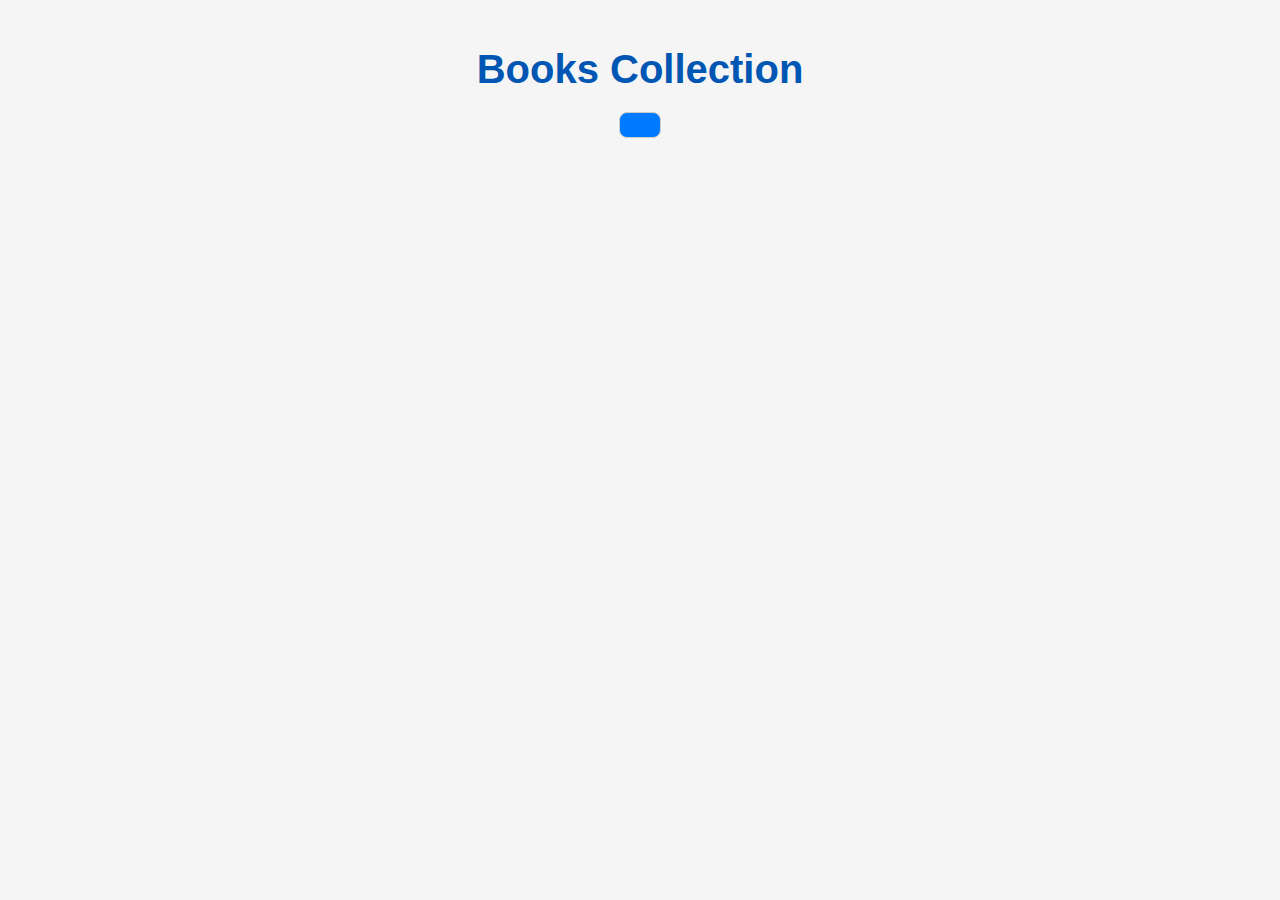
==== books_collection/index.html @ e34793fd "add new section" ====
<!DOCTYPE html>
<html lang="en">

<head>
	<meta charset="UTF-8">
	<meta name="viewport" content="width=device-width, initial-scale=1.0">
	<title>Books Collection</title>
	<link rel="stylesheet" href="style.css">
</head>

<body>
	<h1>Books Collection</h1>
	<div class="controls">
		<button id="highlight" cl
	<script src="script.js"></script>
</body>

</html>
---- books_collection/style.css ----
/* Global Styles */
body {
	font-family: Arial, sans-serif;
	background-color: #f5f5f5;
	color: #333;
	margin: 0;
	padding: 20px;
}

h1 {
	text-align: center;
	font-size: 2.5rem;
	color: #0056b3;
	margin-bottom: 20px;
}

/* Control buttons and input */
.controls {
	display: flex;
	gap: 20px;
	justify-content: center;
	margin-bottom: 30px;
}

/* Styling for Buttons */
button {
	font-size: 1rem;
	padding: 12px 20px;
	border-radius: 8px;
	border: 1px solid #ccc;
	background-color: #007bff;
	color: #fff;
	cursor: pointer;
	transition: background-color 0.3s, transform 0.2s ease;
}

button:hover {
	background-color: #0056b3;
	transform: scale(1.05);
}

button:focus {
	outline: none;
}

.highlight-btn {
	background-color: #28a745;
}

.highlight-btn:hover {
	background-color: #218838;
}

.sort-btn {
	background-color: #ff9900;
}

.sort-btn:hover {
	background-color: #e68a00;
}

/* Styling for Search Input */
.search-input {
	font-size: 1rem;
	padding: 12px 20px;
	border-radius: 8px;
	border: 1px solid #ccc;
	width: 250px;
	background-color: #fff;
	transition: border-color 0.3s ease;
}

.search-input::placeholder {
	color: #888;
}

.search-input:focus {
	border-color: #007bff;
}

/* Books container */
.books-container {
	display: grid;
	grid-template-columns: repeat(auto-fit, minmax(300px, 1fr));
	gap: 20px;
	max-width: 1200px;
	margin: 0 auto;
	overflow: visible;
}

/* Book Card */
.book-card {
	background: #fff;
	border-radius: 8px;
	box-shadow: 0 4px 6px rgba(0, 0, 0, 0.1);
	overflow: hidden;
	transition: transform 0.3s, box-shadow 0.3s;
}

.book-card:hover {
	transform: translateY(-5px);
	box-shadow: 0 8px 15px rgba(0, 0, 0, 0.2);
}

.book-card h2 {
	font-size: 1.2rem;
	margin: 15px;
	color: #333;
}

.book-card p {
	font-size: 0.9rem;
	margin: 10px 15px;
	color: #555;
}

.book-card .keywords {
	margin: 10px 15px;
	color: #007bff;
	font-size: 0.85rem;
}

.book-card .rating {
	margin: 10px 15px;
	font-size: 0.9rem;
	color: #28a745;
}
.book-card .image{
	width: 100%;
	height: 50%;
	height: auto;

}

.book-card .highlighted {
	margin: 10px 15px;
	font-size: 0.9rem;
	background-color: yellow;
	padding: 5px 10px;
	border-radius: 5px;
	color: #333;
}

/* CSSda loading spinner uchun styling */
.loading {
	font-size: 20px;
	color: #007bff;
	text-align: center;
	padding: 20px;
	font-weight: bold;
}
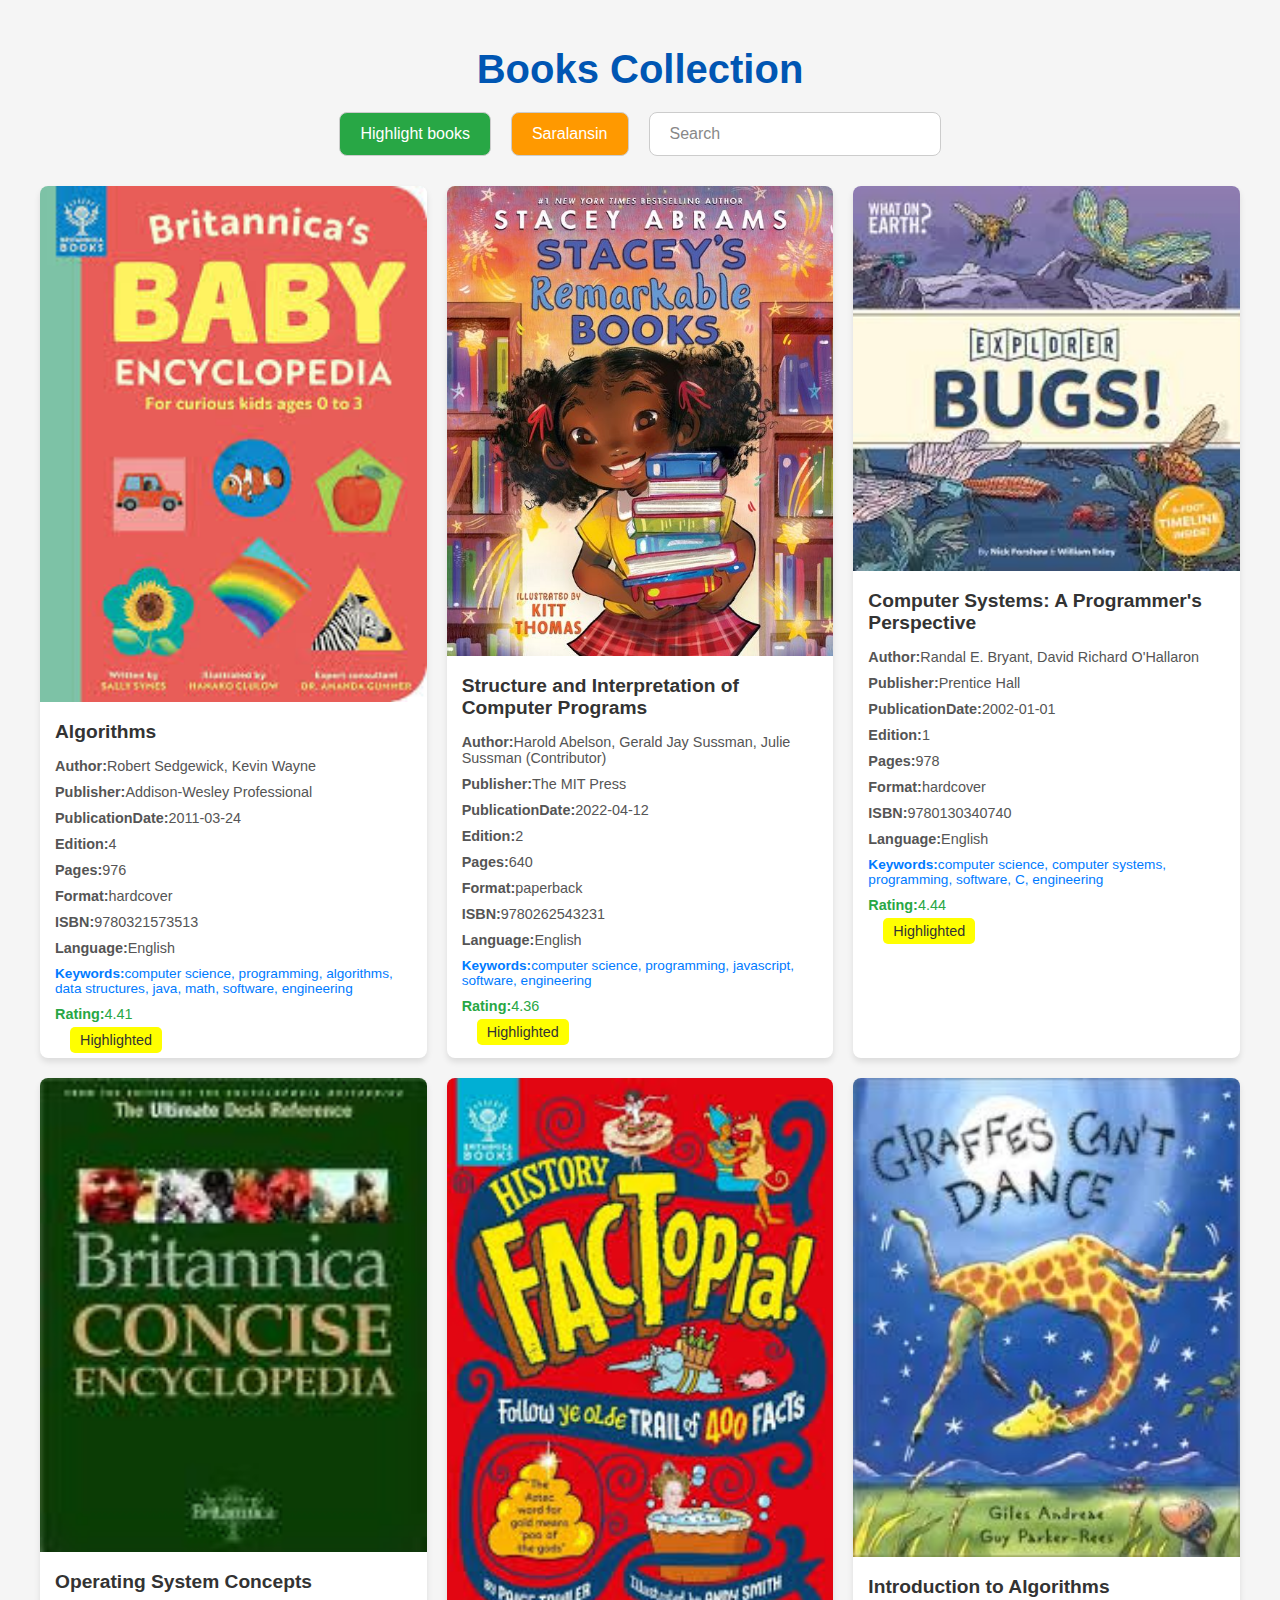
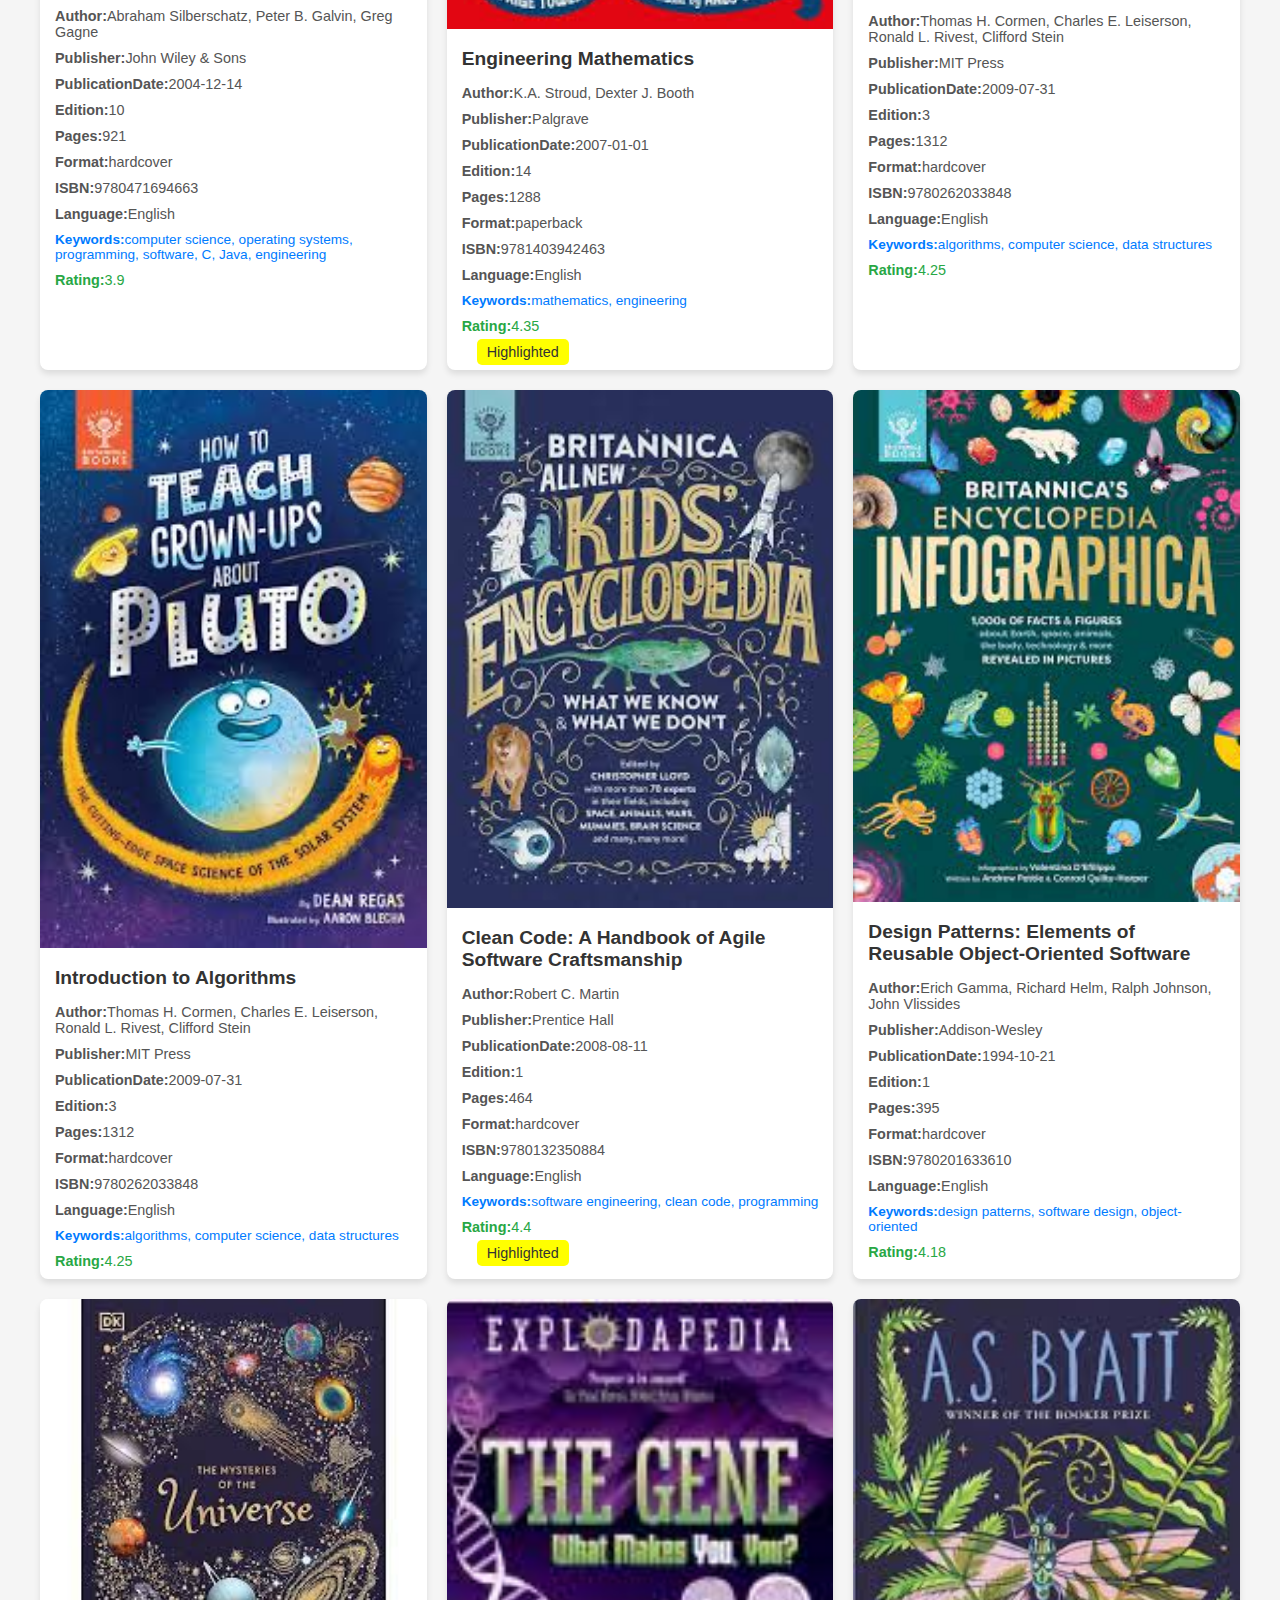
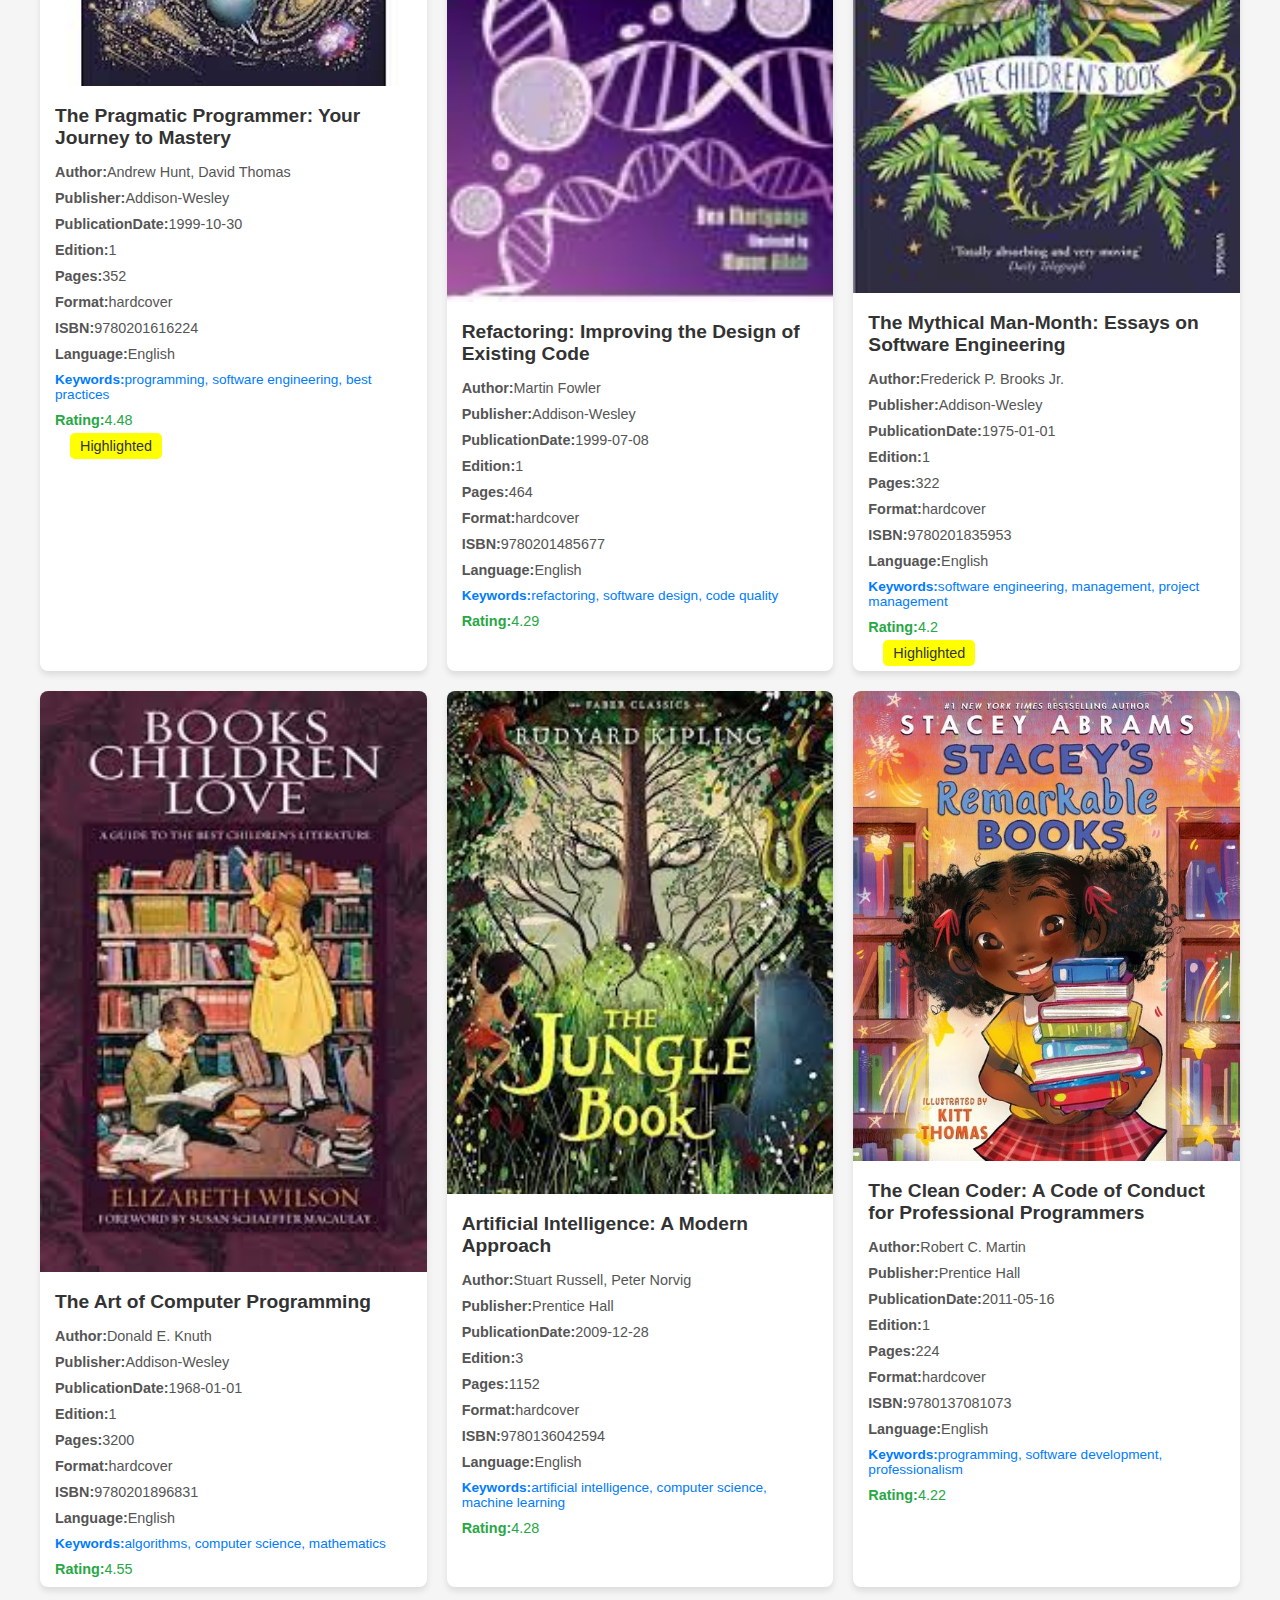
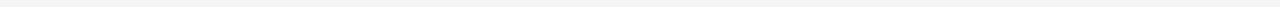
==== commit e295b663: "add new section" ====
--- a/books_collection/index.html
+++ b/books_collection/index.html
@@ -11,7 +11,16 @@
 <body>
 	<h1>Books Collection</h1>
 	<div class="controls">
-		<button id="highlight" cl
+		<button id="highlight" class="btn highlight-btn">Highlight books</button>
+		<button id="sort" class="btn sort-btn">Saralansin</button>
+		<input type="text" id="searchInput" placeholder="Search" class="search-input">
+	</div>
+
+	<div class="books-container" id="booksContainer">
+
+	</div>
+	<div id="loading" class="loading" style="display:none;">Loading....</div>
+	<div id="booksContainer"></div>
 	<script src="script.js"></script>
 </body>
 
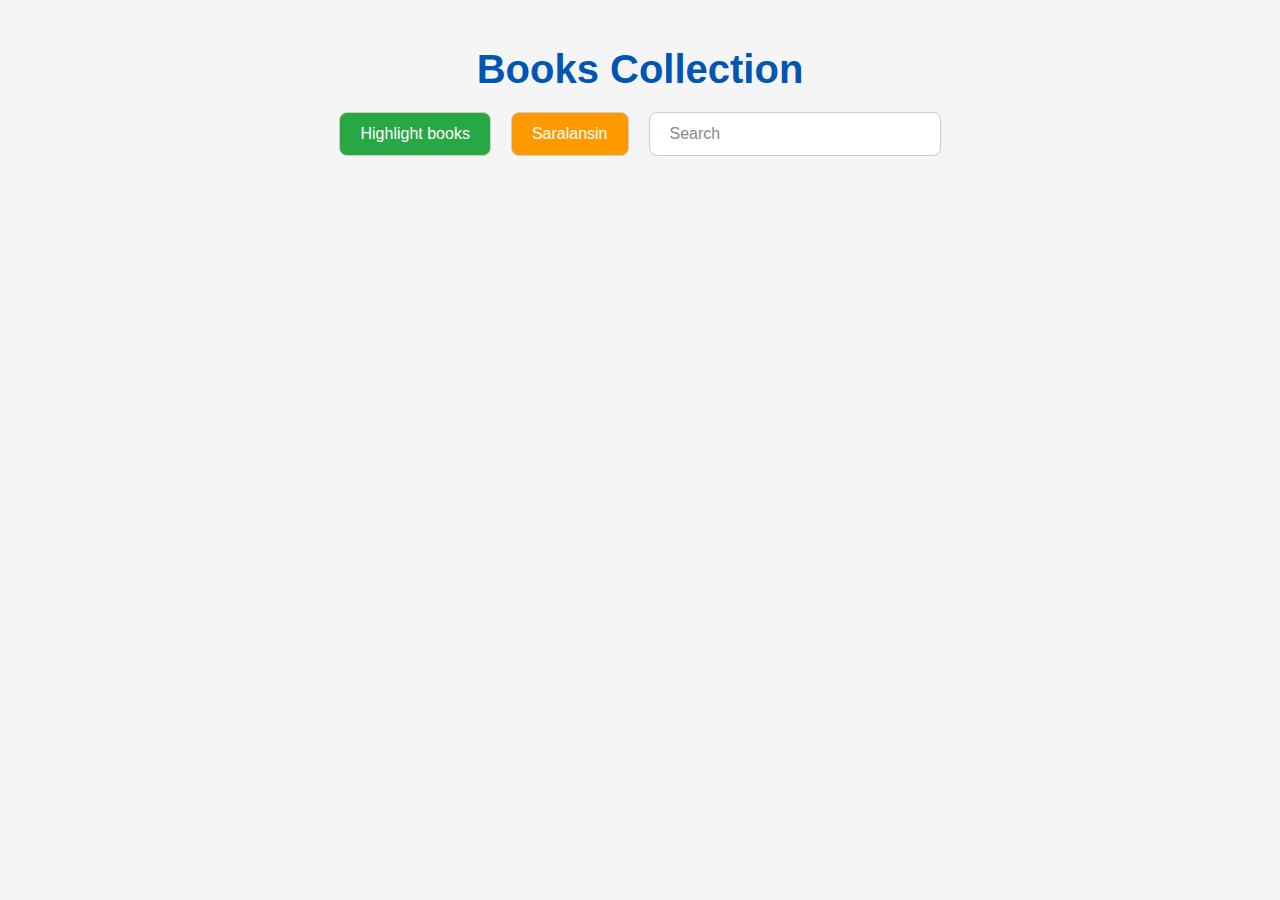
==== commit e7600a72: "add new section" ====
--- a/books_collection/index.html
+++ b/books_collection/index.html
@@ -16,11 +16,7 @@
 		<input type="text" id="searchInput" placeholder="Search" class="search-input">
 	</div>
 
-	<div class="books-container" id="booksContainer">
-
-	</div>
-	<div id="loading" class="loading" style="display:none;">Loading....</div>
-	<div id="booksContainer"></div>
+	
 	<script src="script.js"></script>
 </body>
 
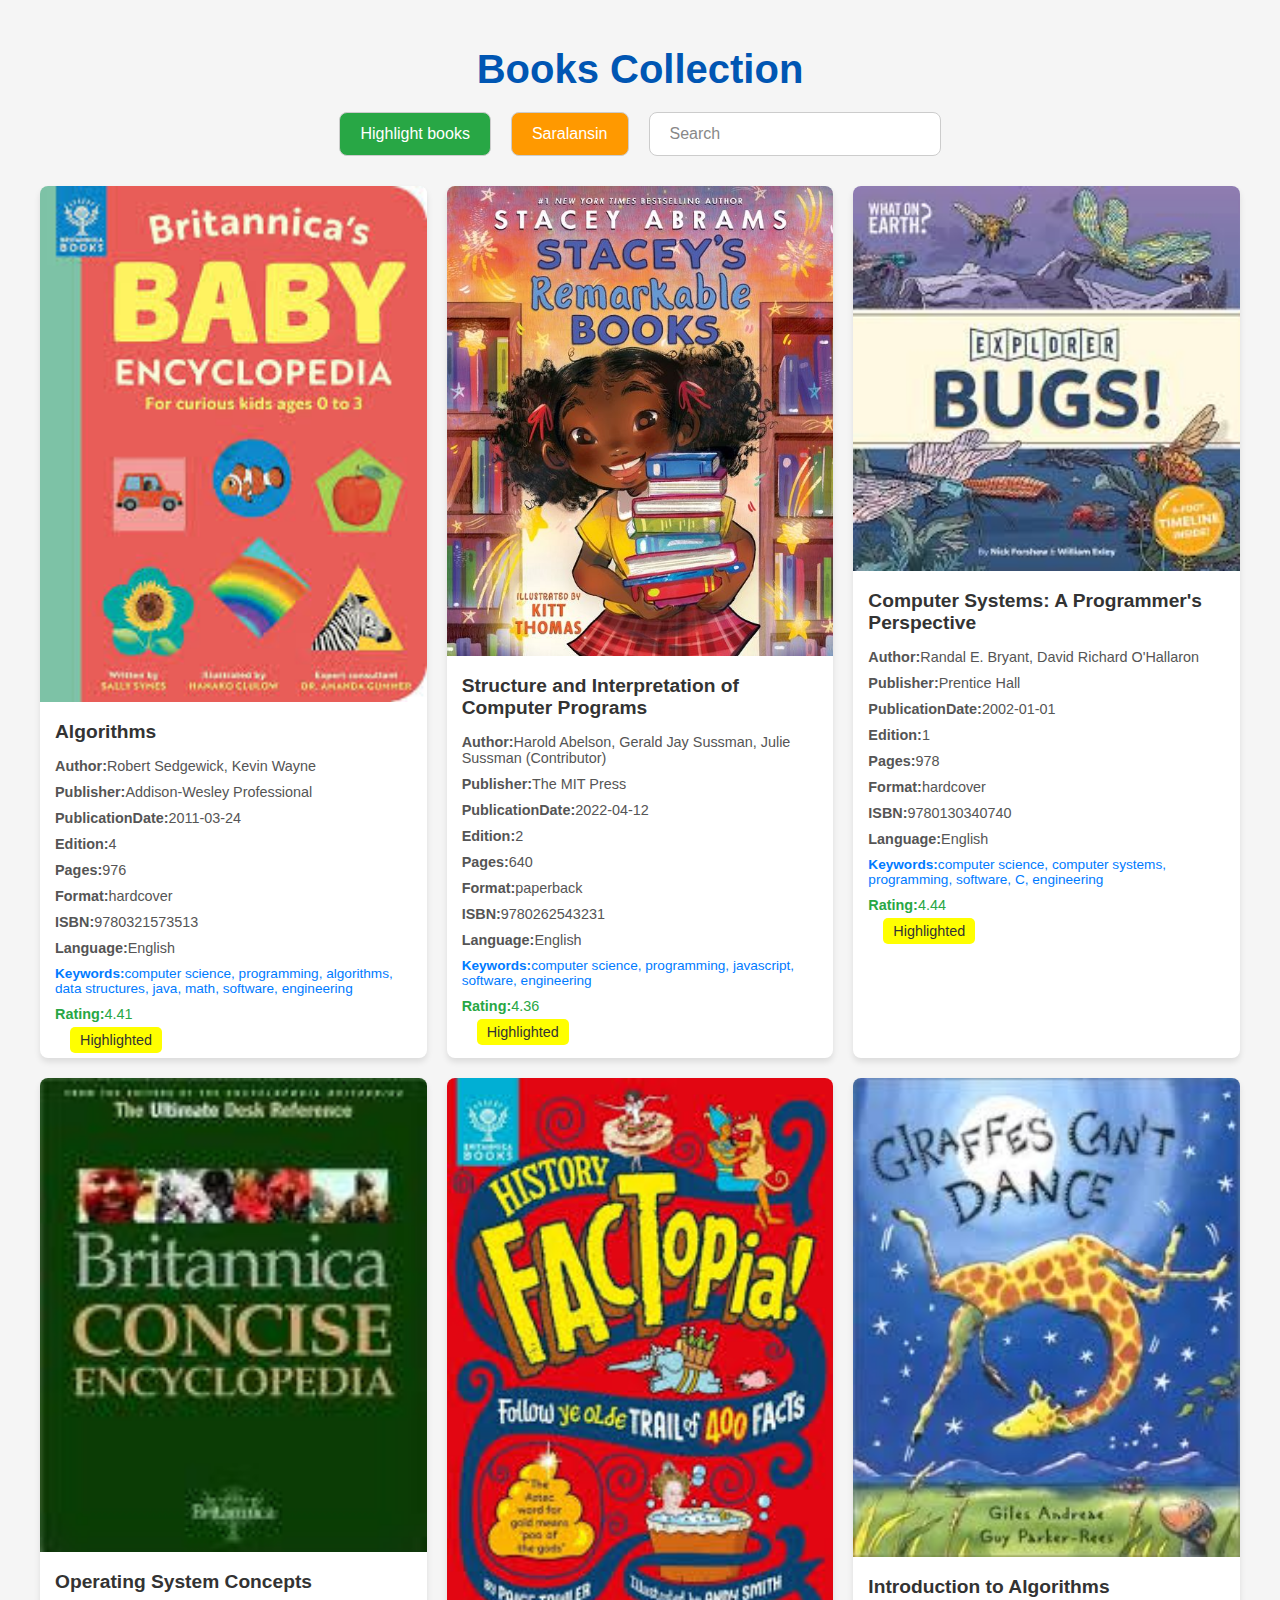
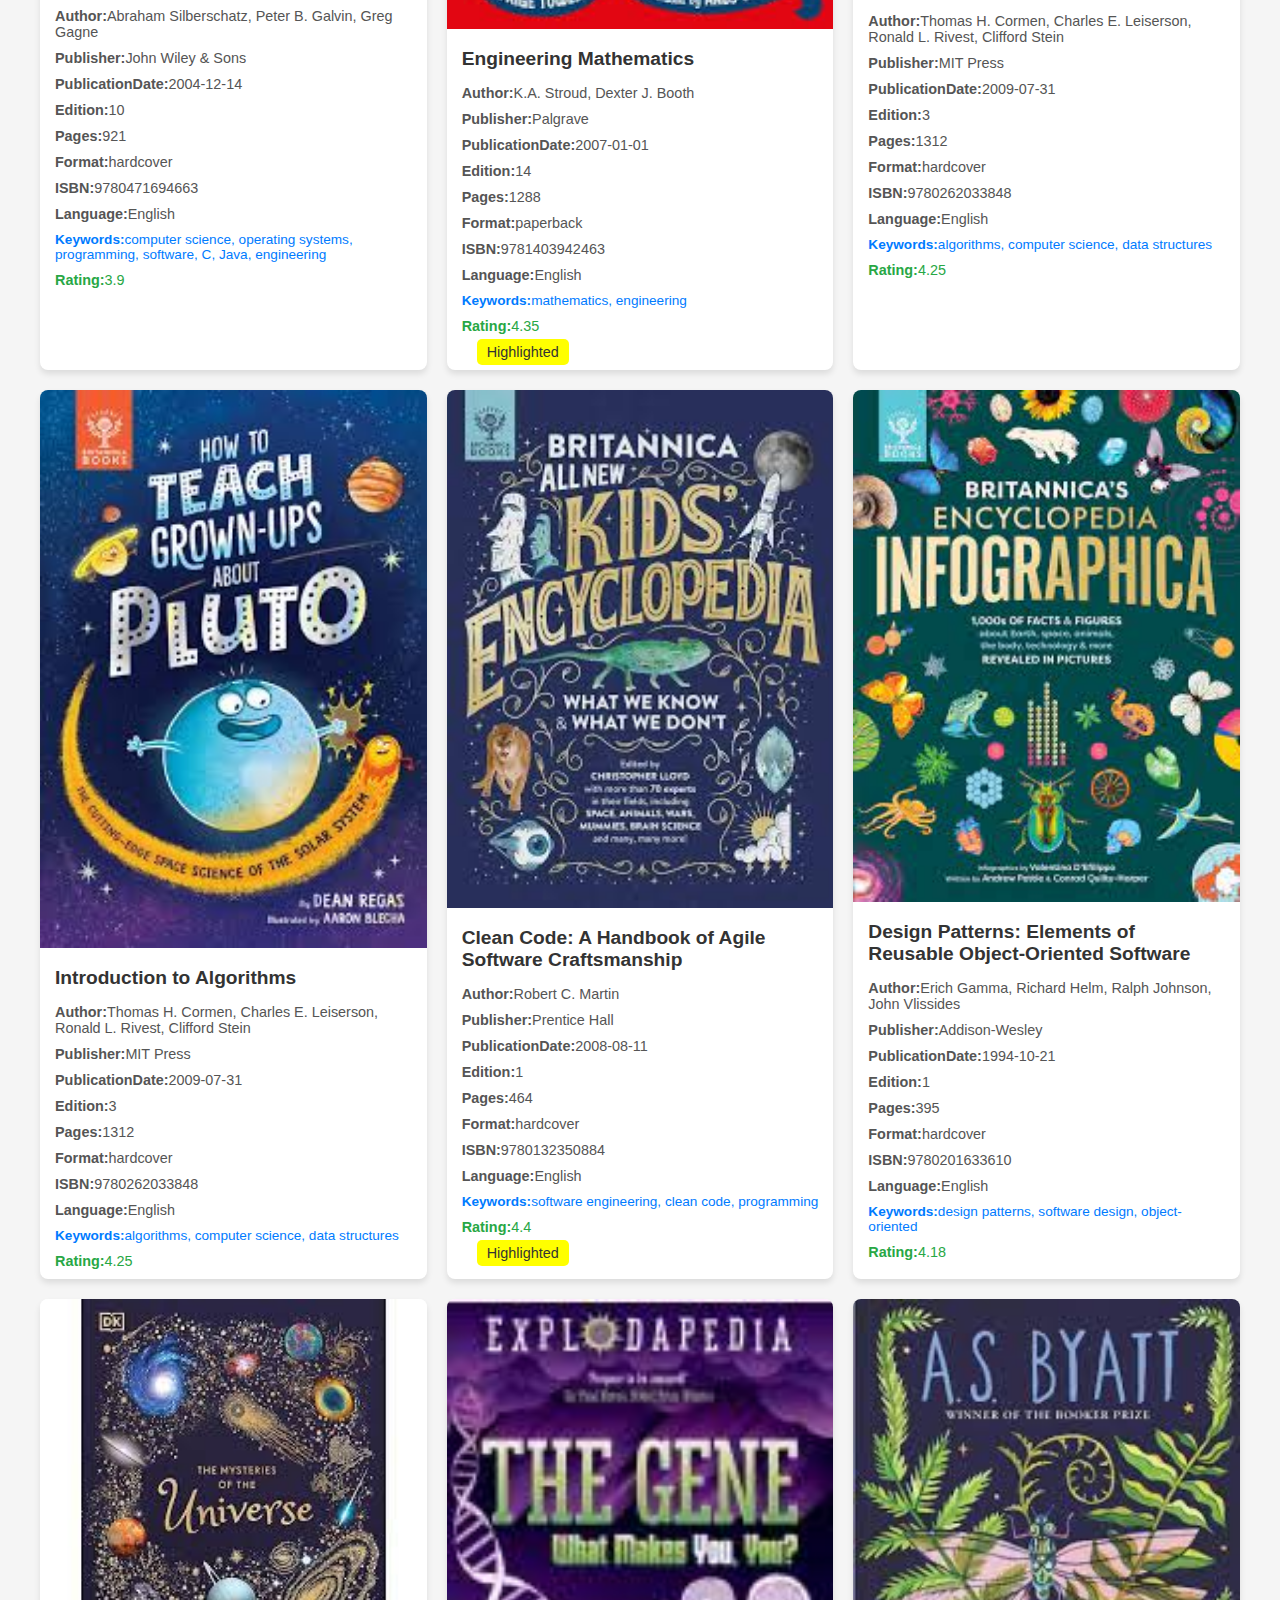
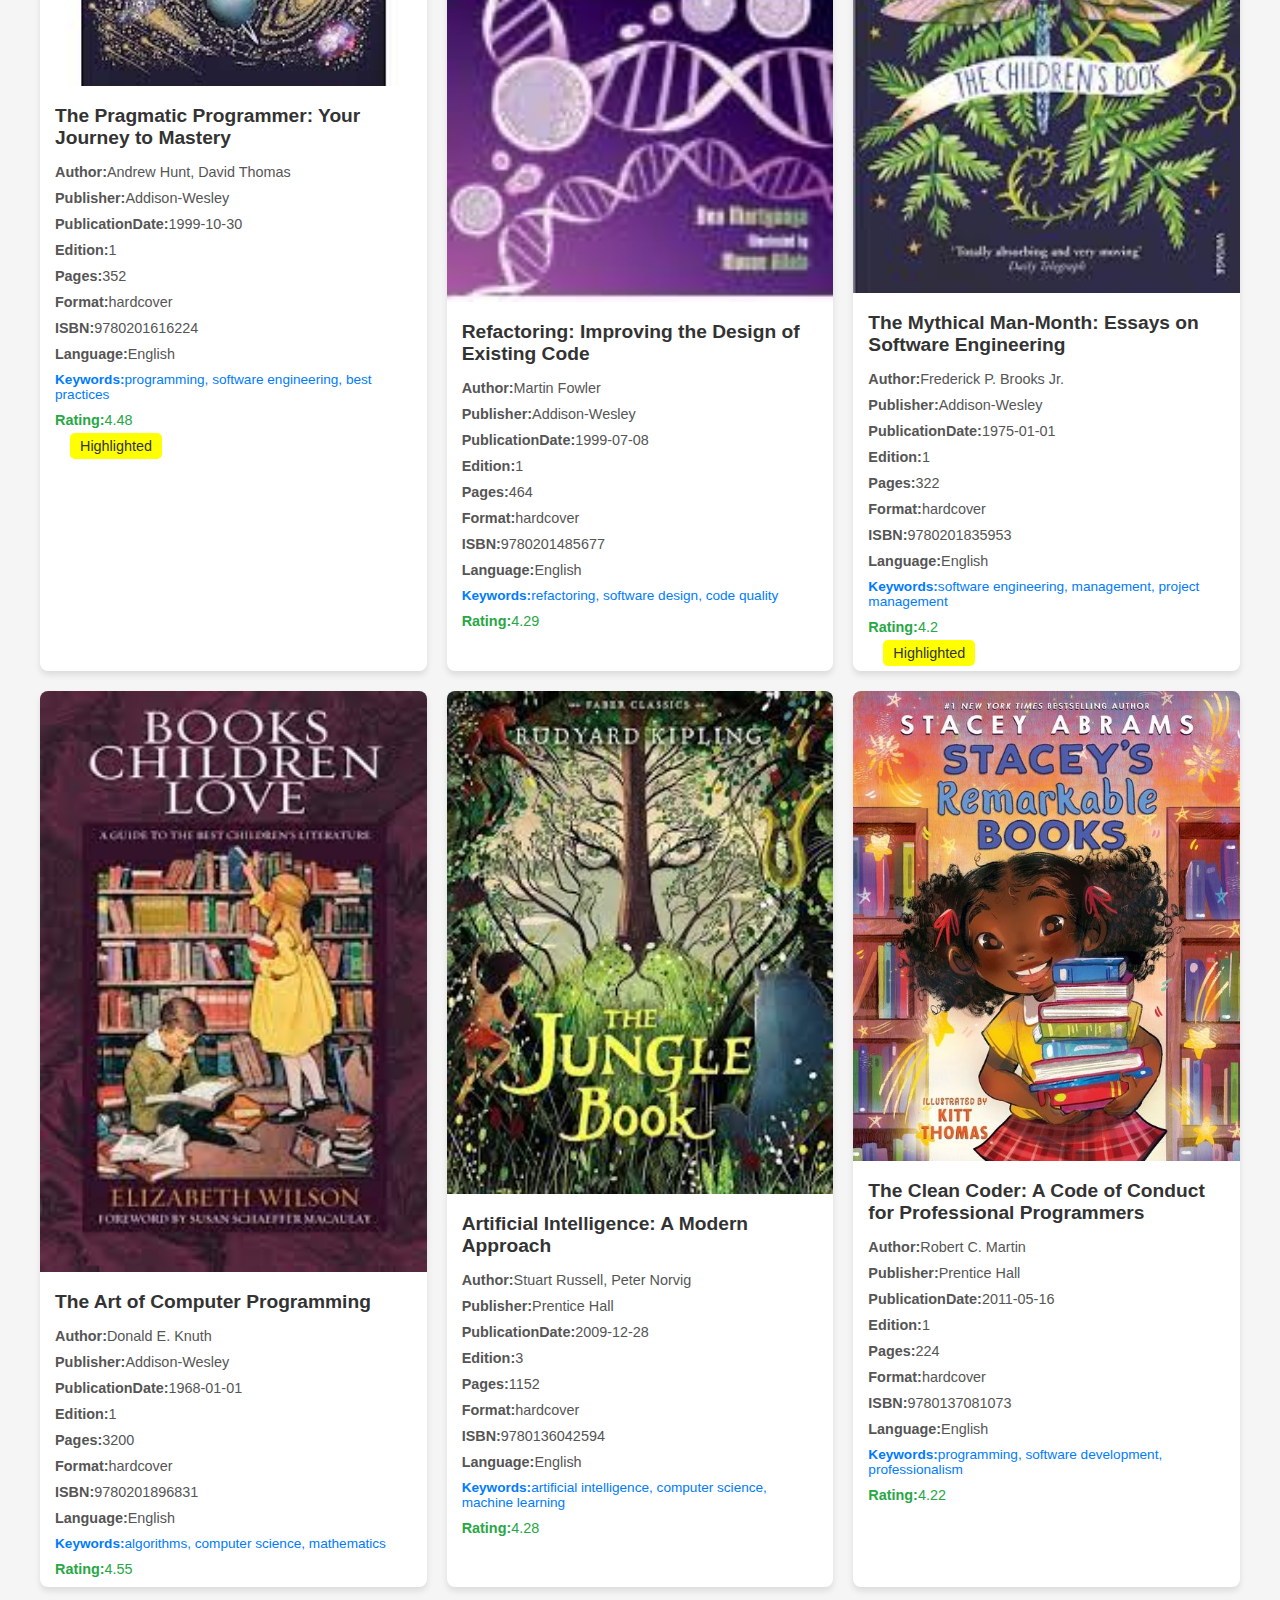
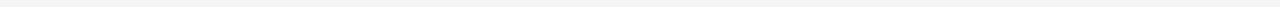
==== commit 00f9e9de: "dd new section" ====
--- a/books_collection/index.html
+++ b/books_collection/index.html
@@ -16,7 +16,11 @@
 		<input type="text" id="searchInput" placeholder="Search" class="search-input">
 	</div>
 
-	
+	<div class="books-container" id="booksContainer">
+
+	</div>
+	<div id="loading" class="loading" style="display:none;">Loading....</div>
+	<div id="booksContainer"></div>
 	<script src="script.js"></script>
 </body>
 
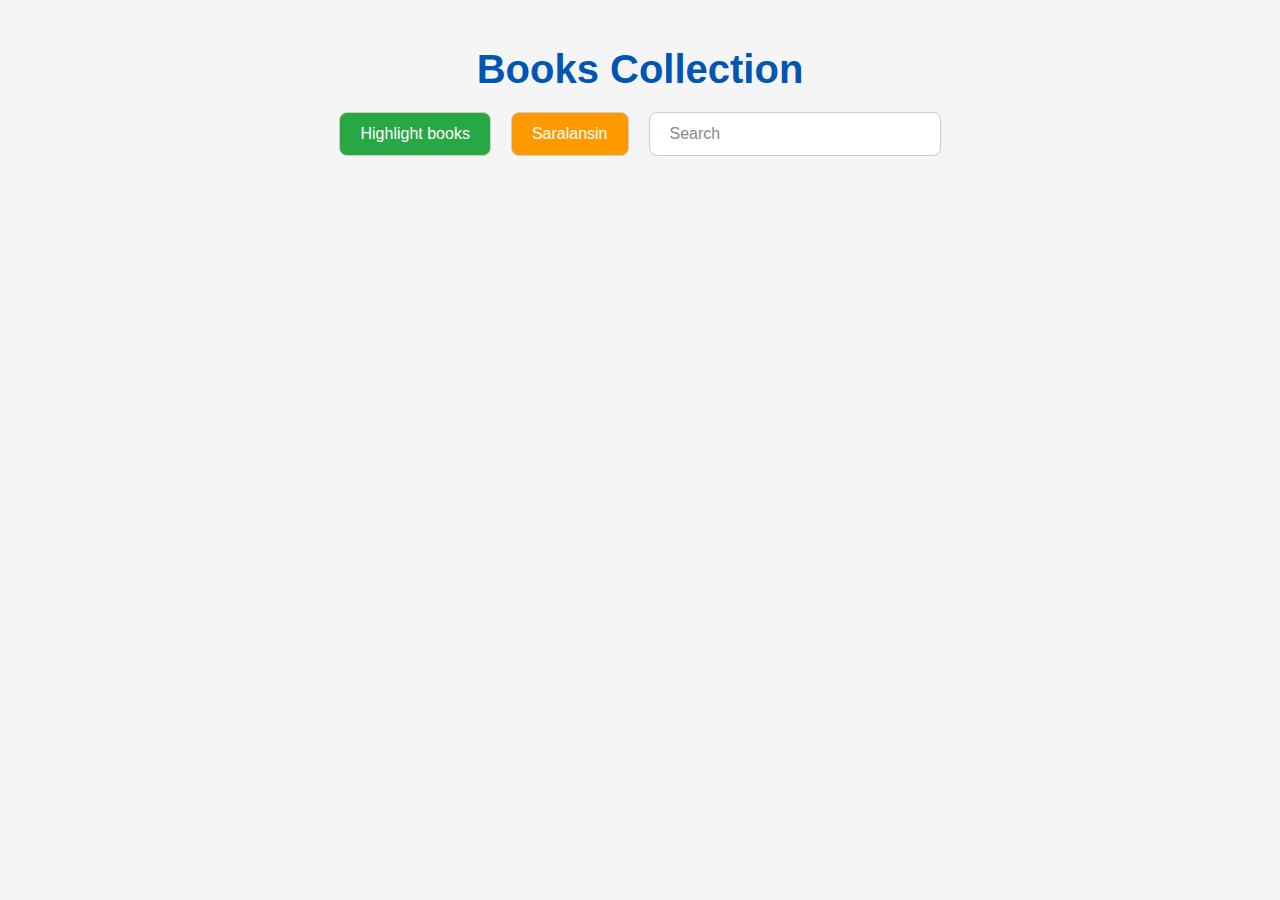
==== commit 8d110380: "add new section" ====
--- a/books_collection/index.html
+++ b/books_collection/index.html
@@ -18,10 +18,6 @@
 
 	<div class="books-container" id="booksContainer">
 
-	</div>
-	<div id="loading" class="loading" style="display:none;">Loading....</div>
-	<div id="booksContainer"></div>
-	<script src="script.js"></script>
 </body>
 
 </html>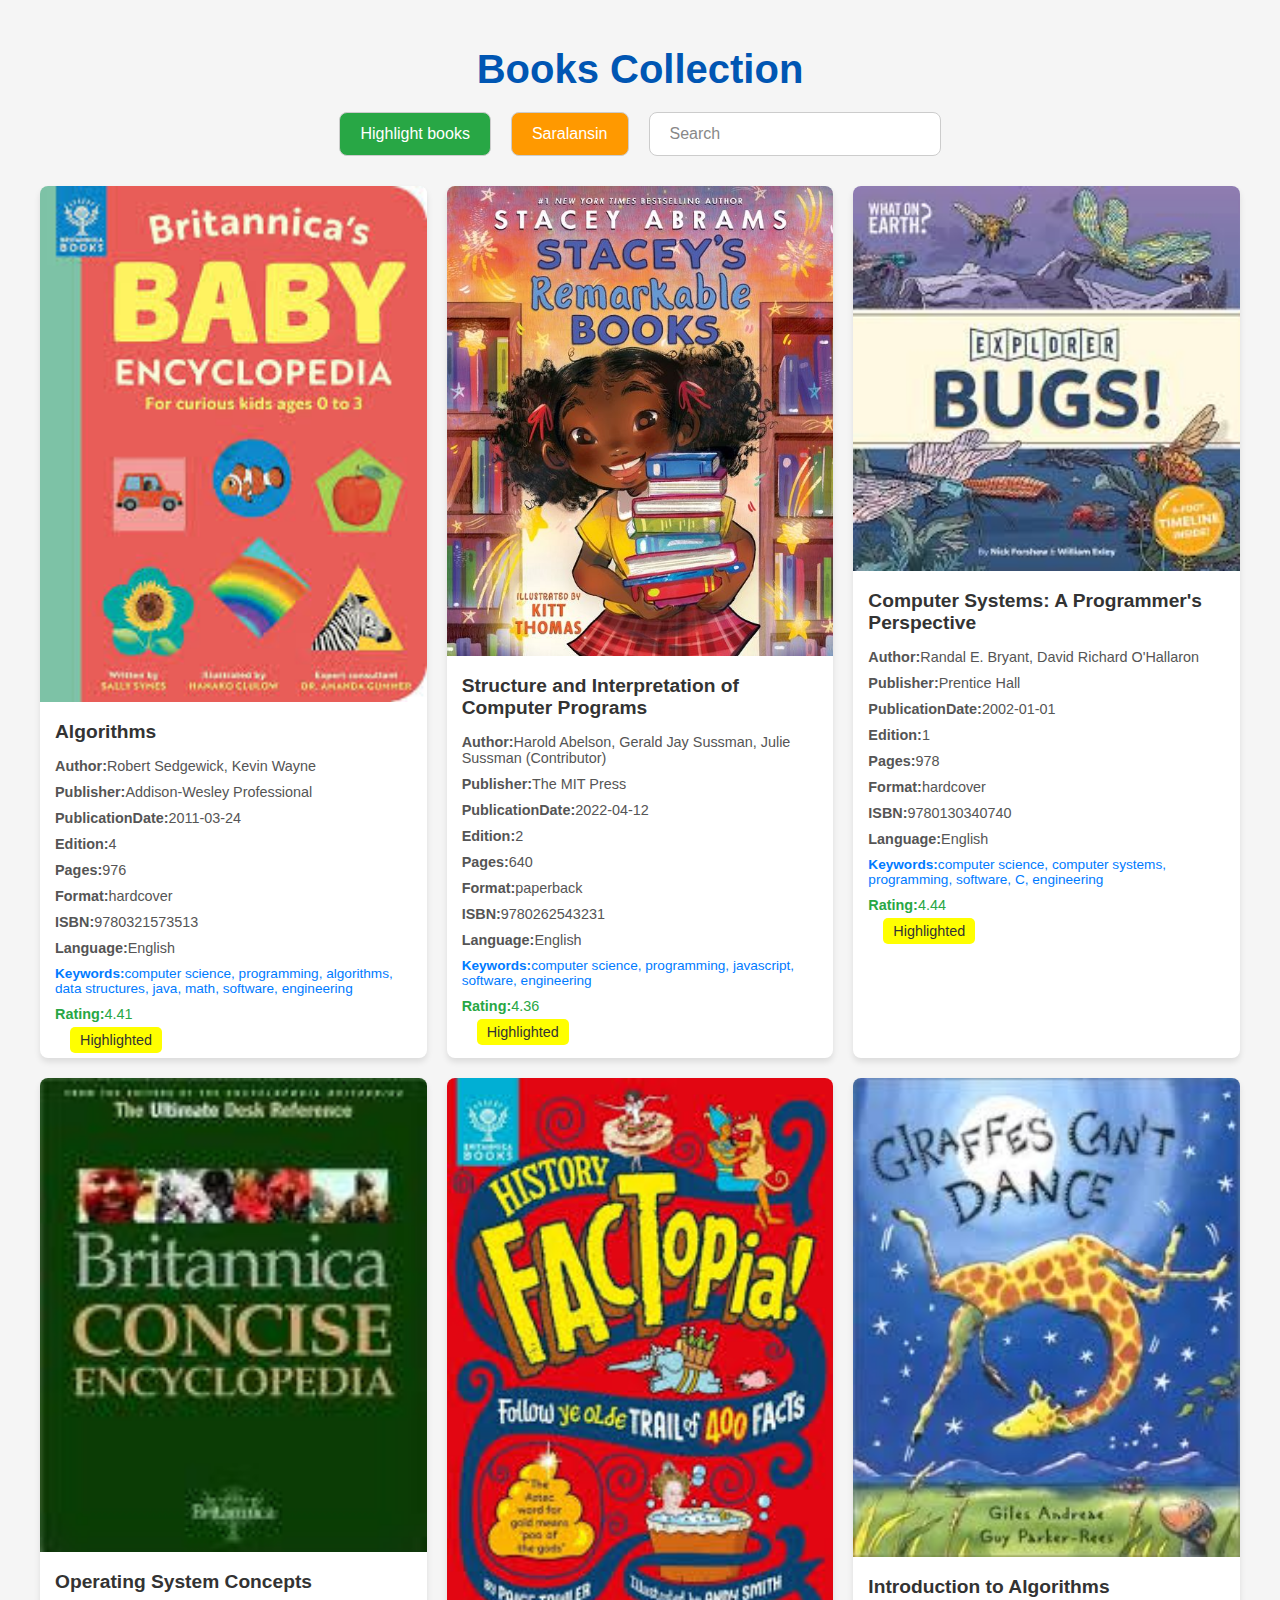
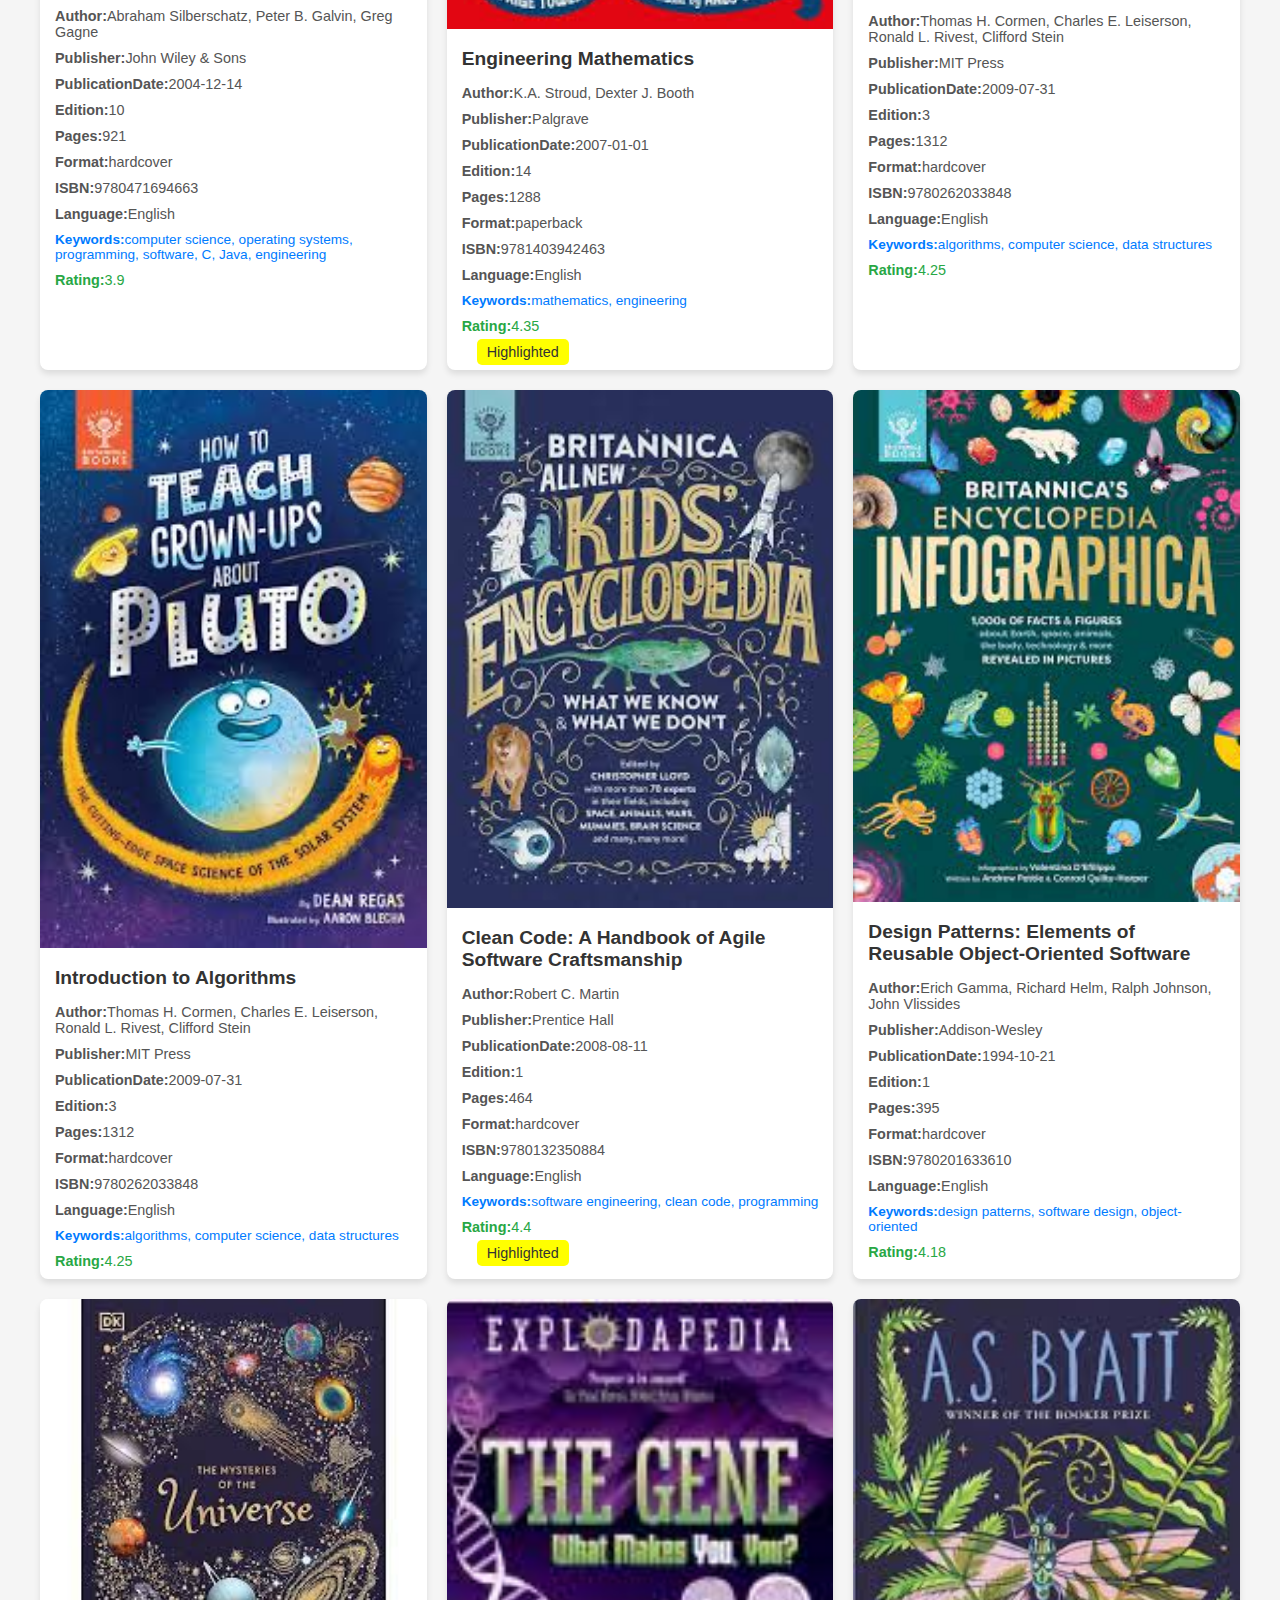
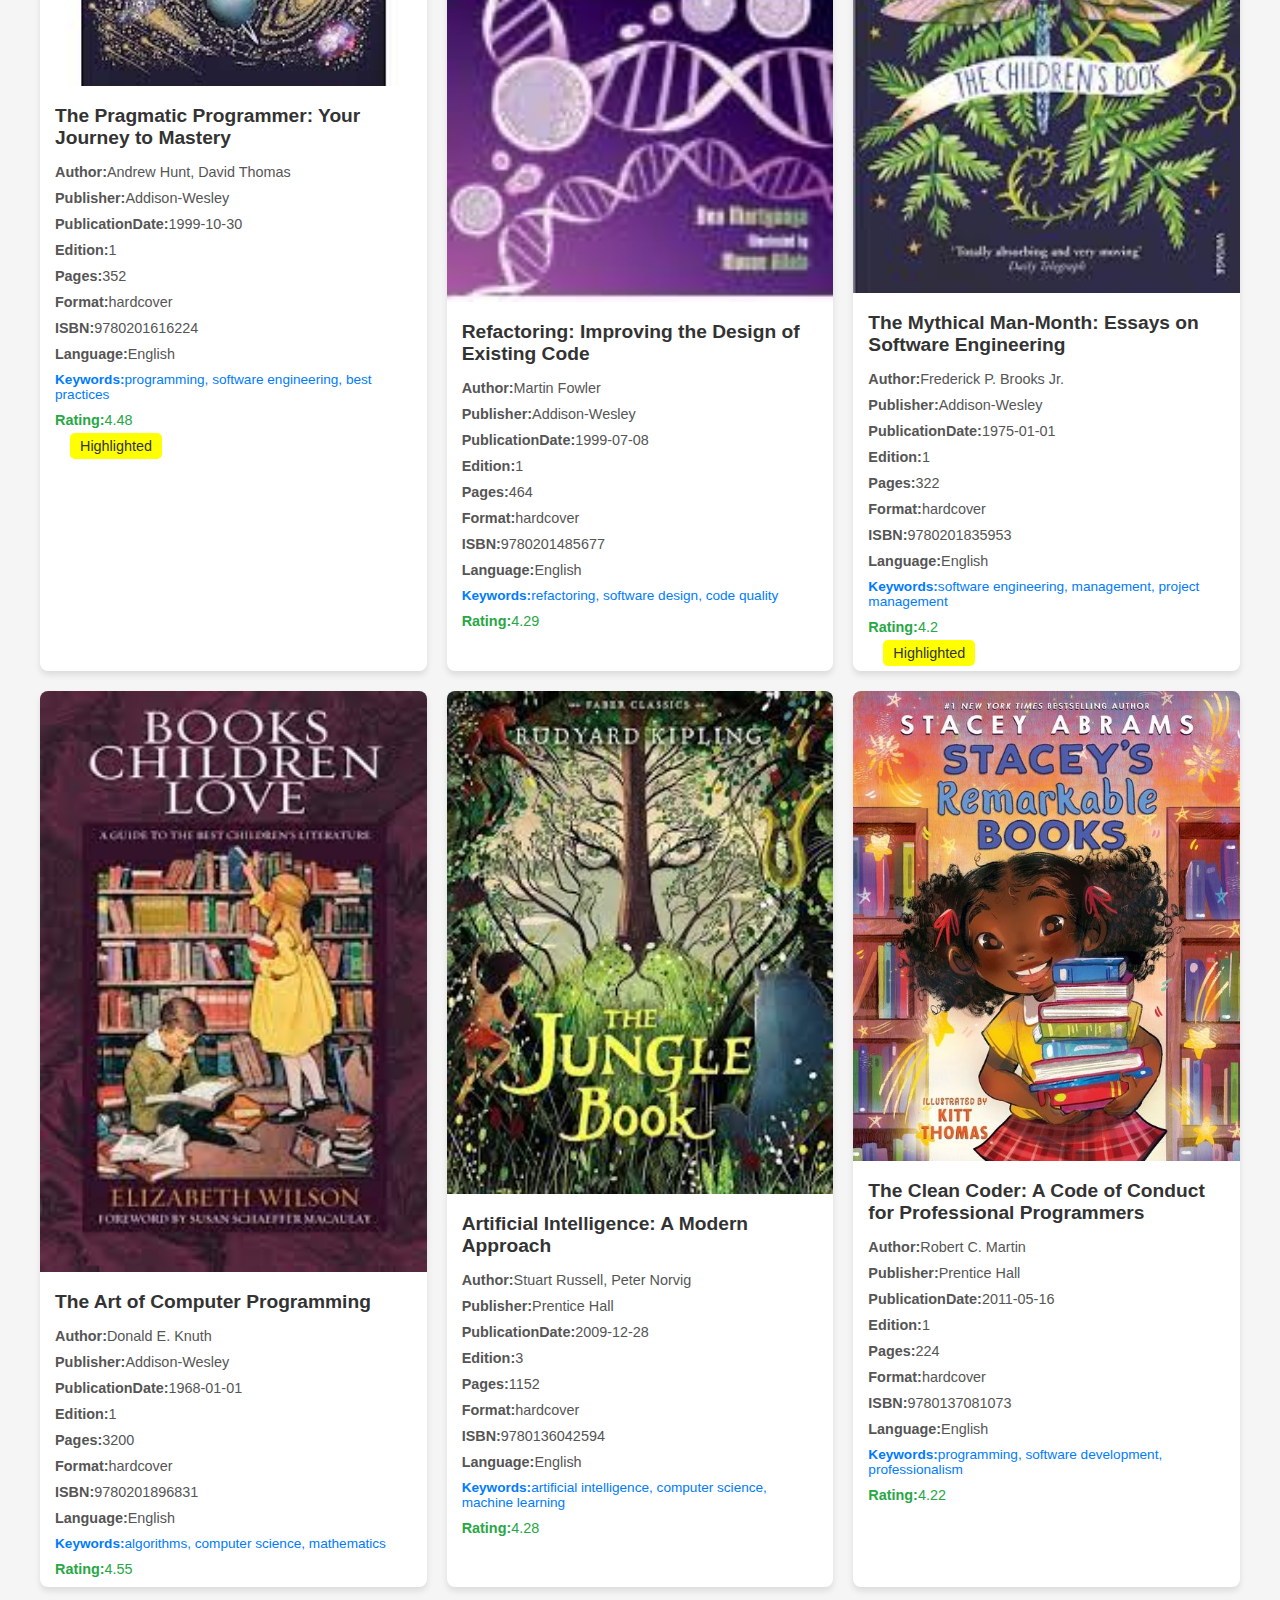
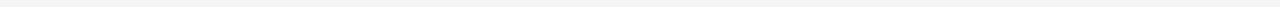
==== commit 9cbb7499: "add new section" ====
--- a/books_collection/index.html
+++ b/books_collection/index.html
@@ -18,6 +18,10 @@
 
 	<div class="books-container" id="booksContainer">
 
+	</div>
+	<div id="loading" class="loading" style="display:none;">Loading....</div>
+	<div id="booksContainer"></div>
+	<script src="script.js"></script>
 </body>
 
 </html>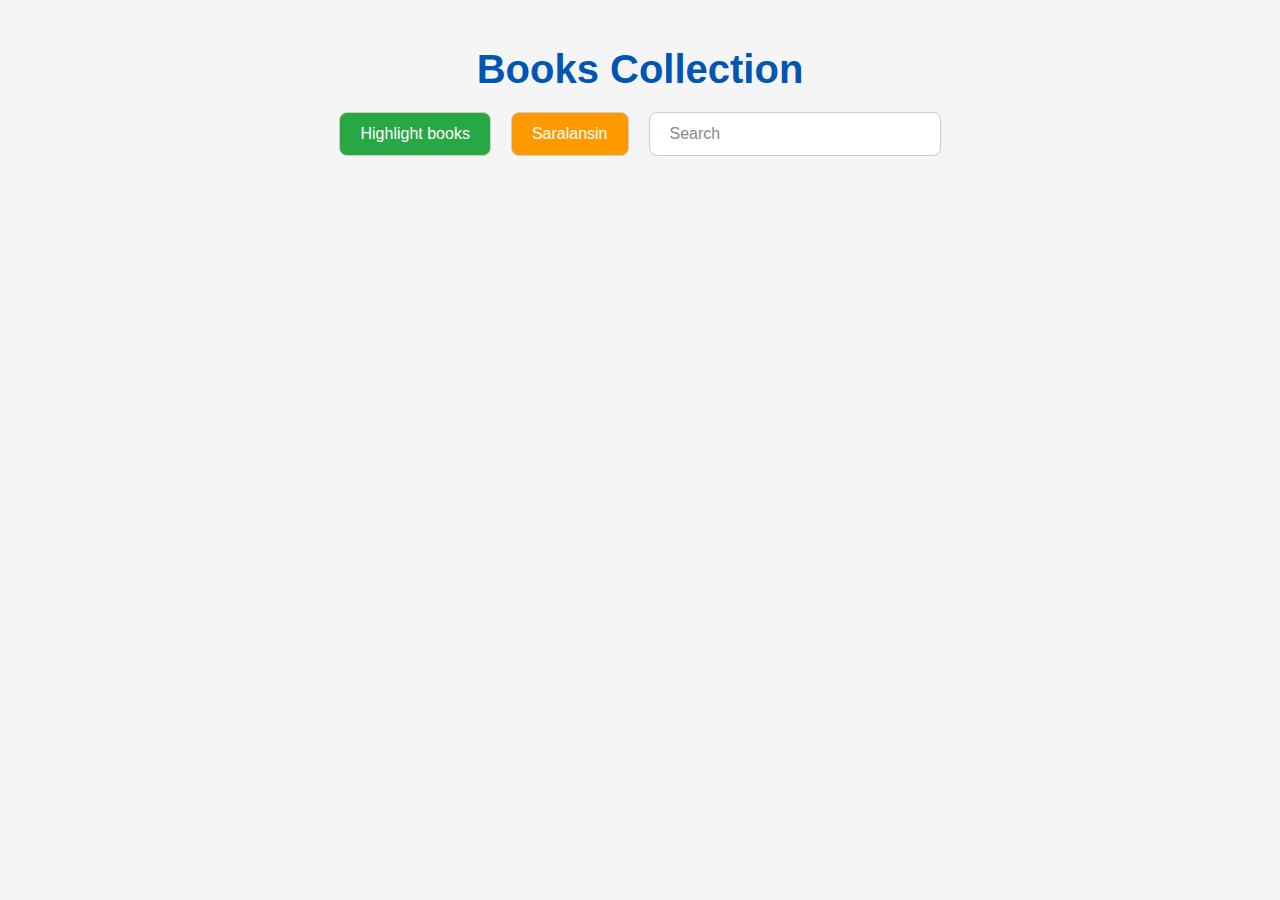
==== commit 50e70c91: "add new section" ====
--- a/books_collection/index.html
+++ b/books_collection/index.html
@@ -18,10 +18,6 @@
 
 	<div class="books-container" id="booksContainer">
 
-	</div>
-	<div id="loading" class="loading" style="display:none;">Loading....</div>
-	<div id="booksContainer"></div>
-	<script src="script.js"></script>
 </body>
 
 </html>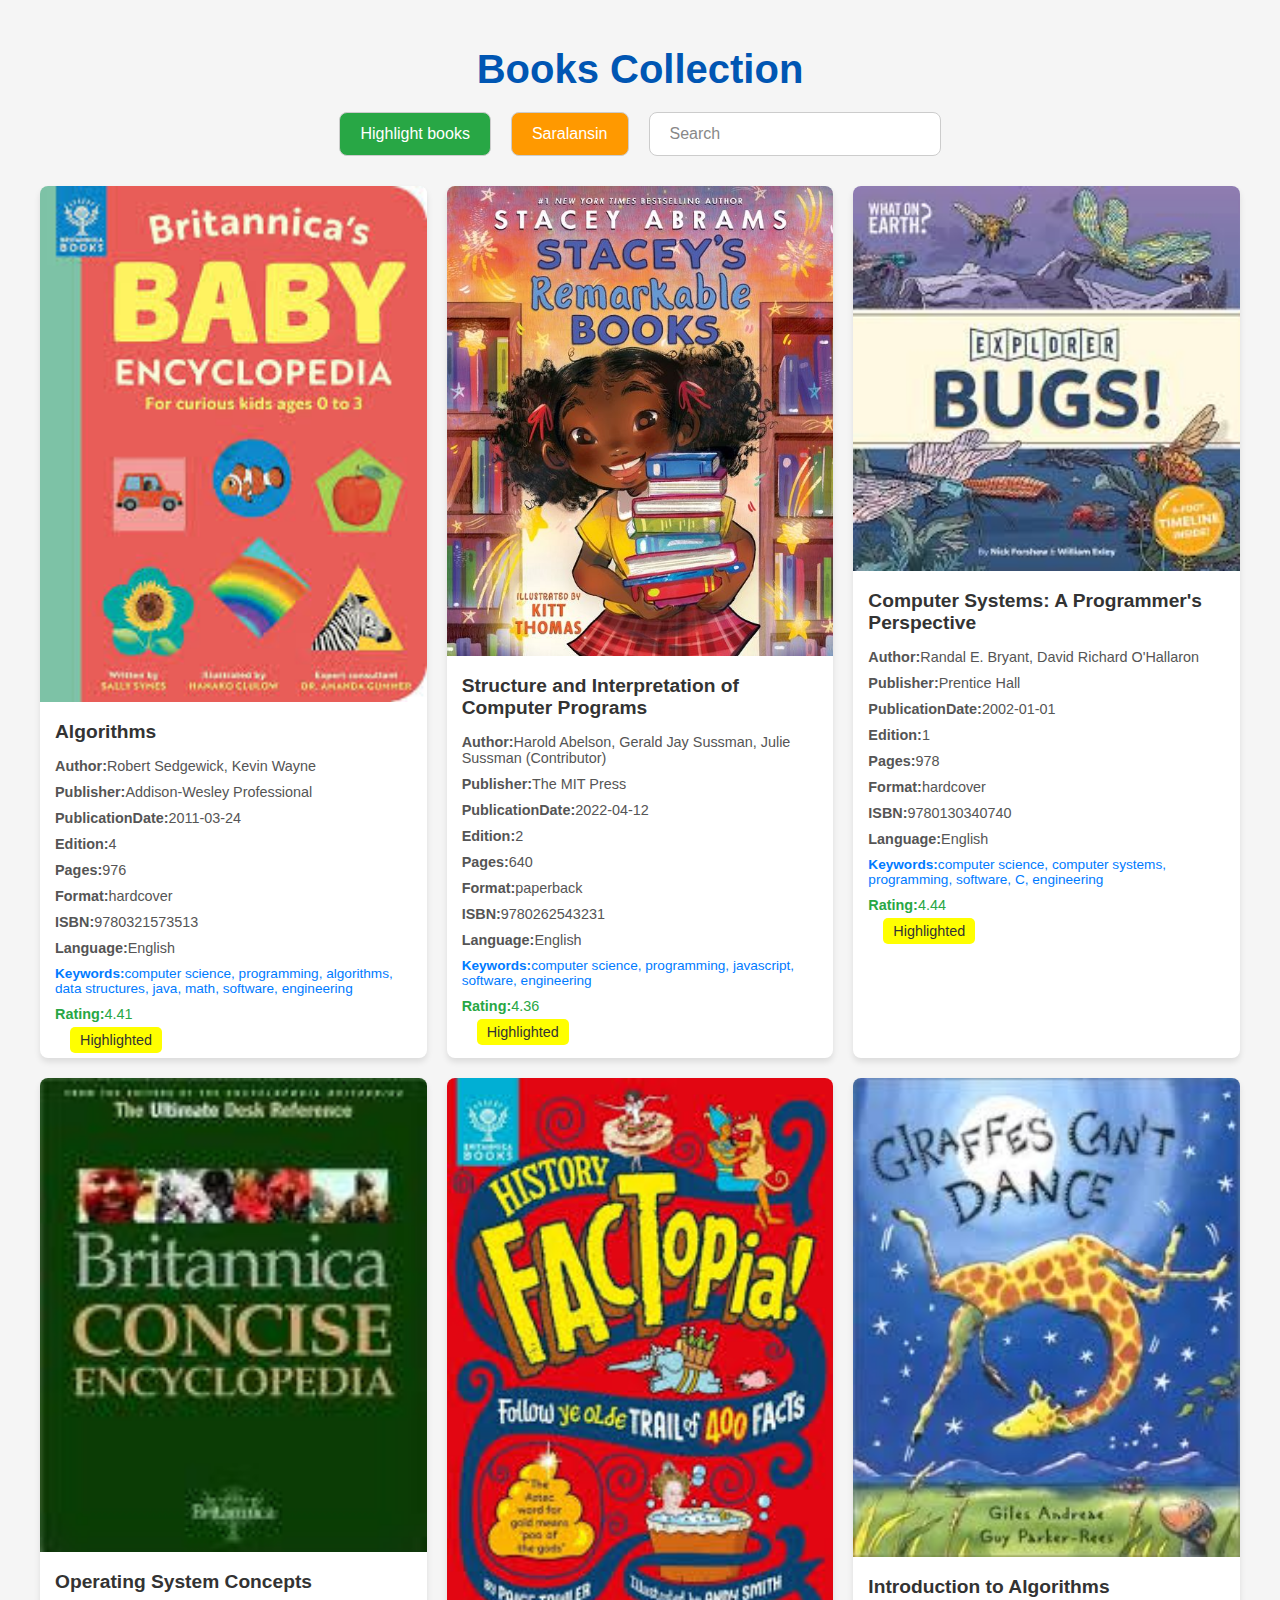
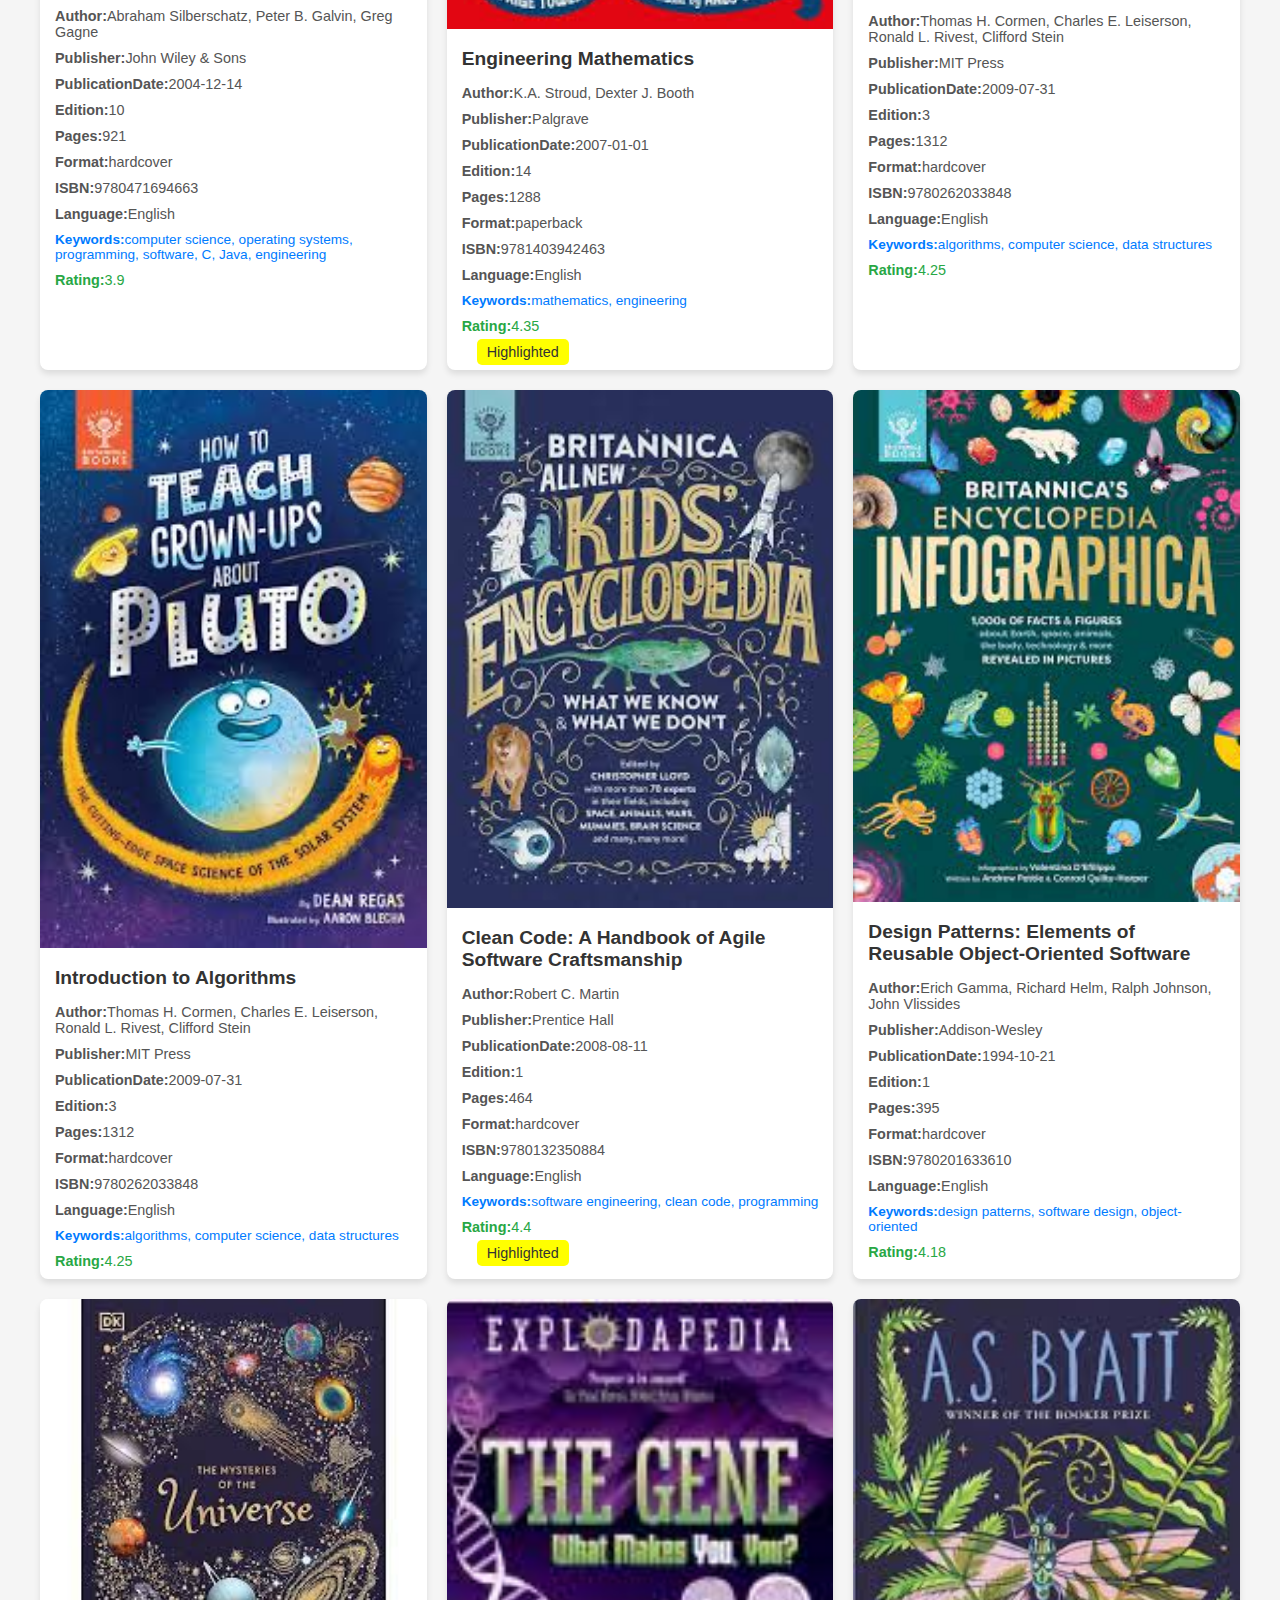
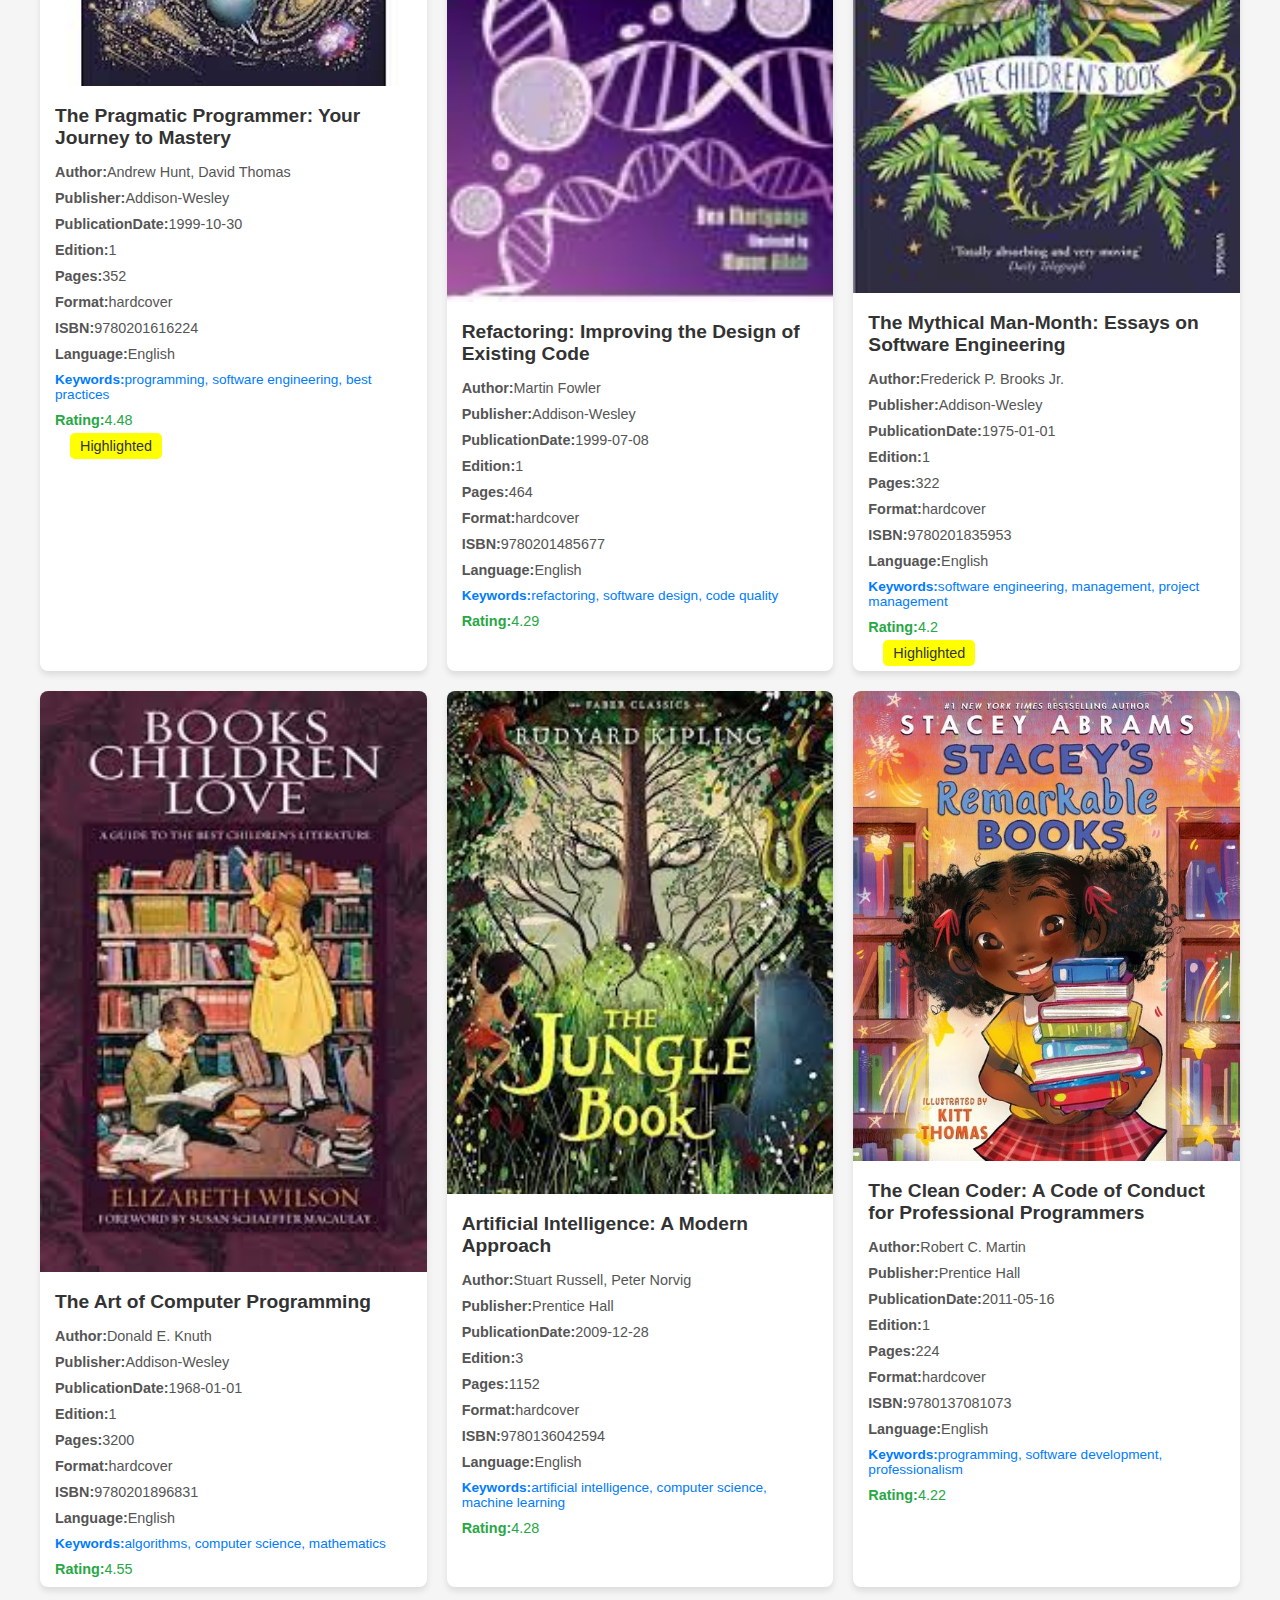
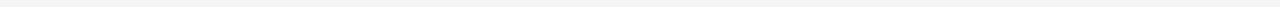
==== commit baee0b46: "add new section" ====
--- a/books_collection/index.html
+++ b/books_collection/index.html
@@ -18,6 +18,10 @@
 
 	<div class="books-container" id="booksContainer">
 
+	</div>
+	<div id="loading" class="loading" style="display:none;">Loading....</div>
+	<div id="booksContainer"></div>
+	<script src="script.js"></script>
 </body>
 
 </html>